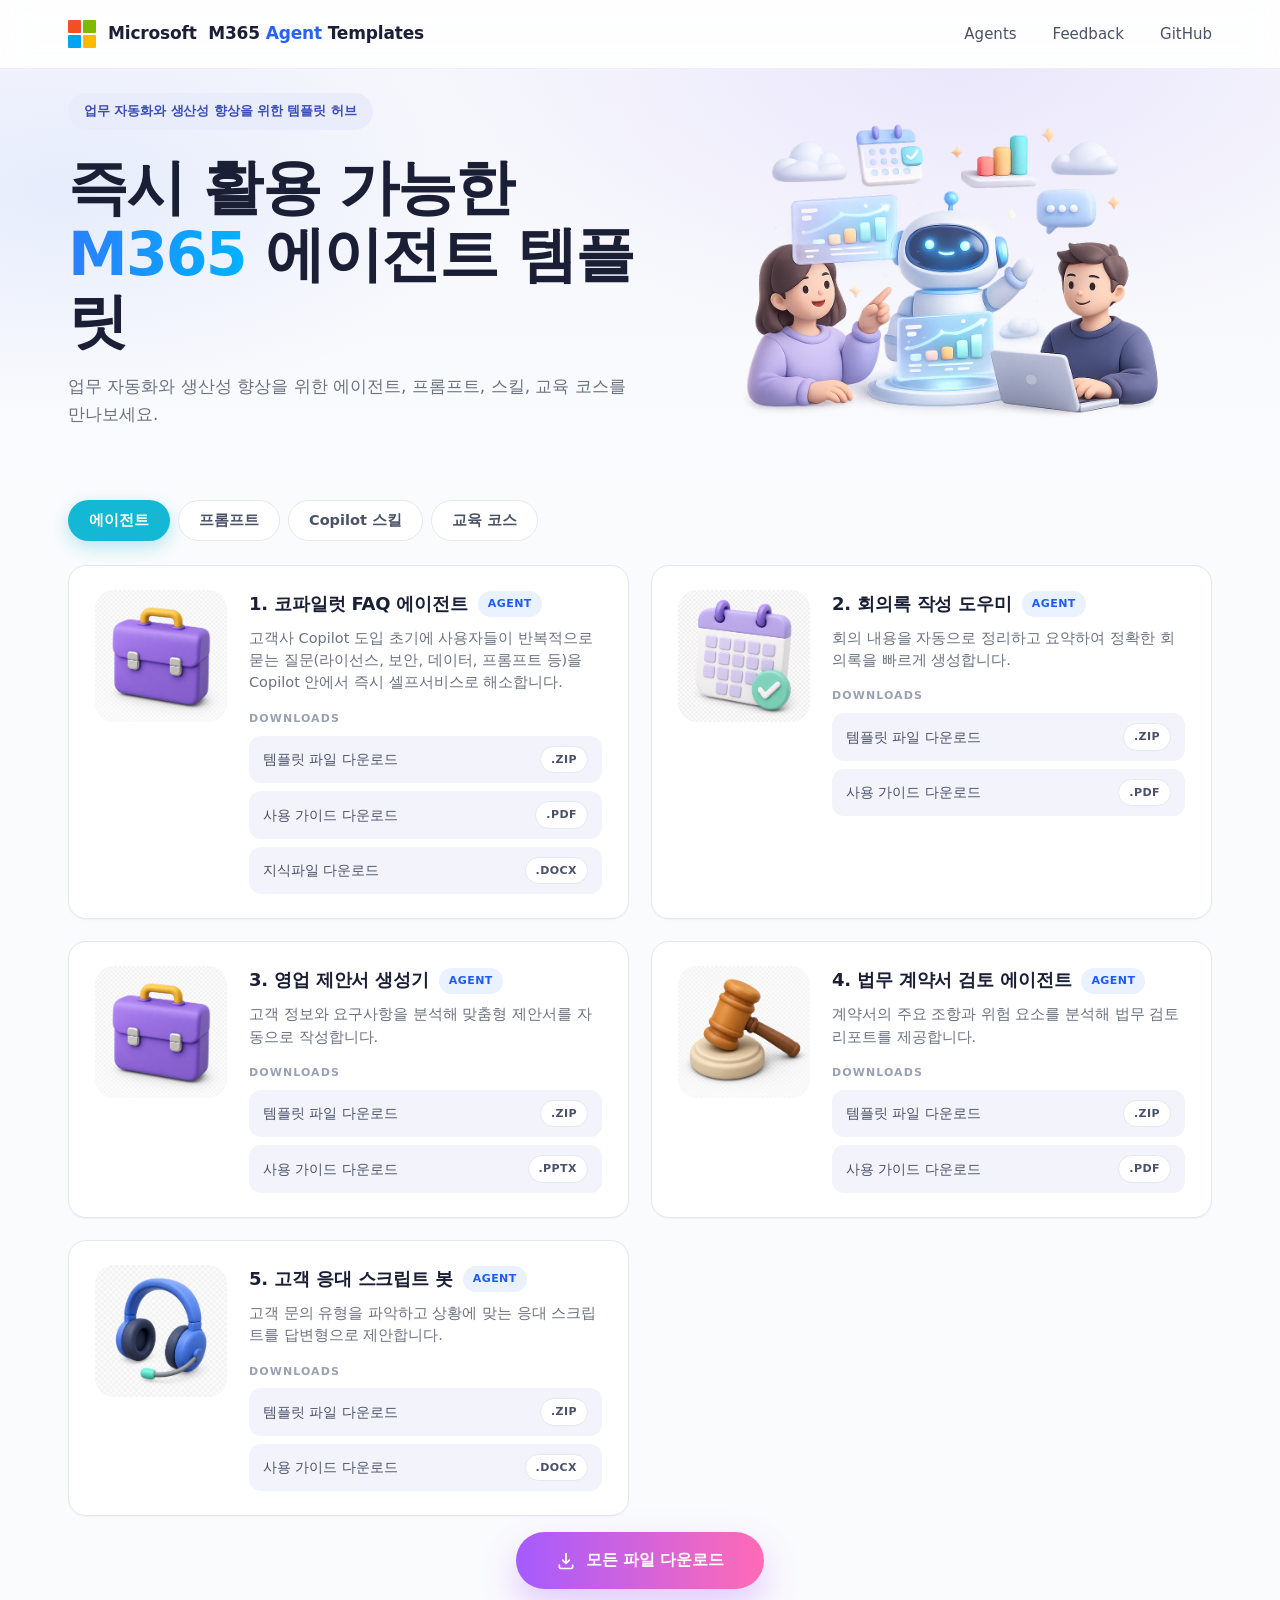
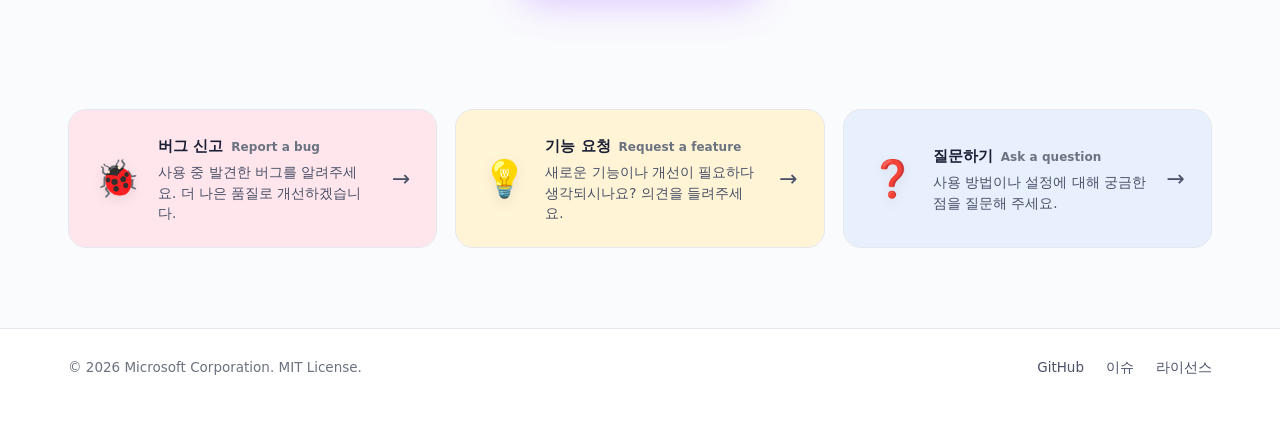
==== index.html @ bd0d40fa "refactor(ui): remove hero CTA pill and template search input - Drop the .cta-pill quick links (Brows" ====
<!DOCTYPE html>
<html lang="ko">
<head>
  <meta charset="UTF-8" />
  <meta name="viewport" content="width=device-width, initial-scale=1.0" />
  <meta name="description" content="업무 자동화와 생산성 향상을 위한 M365 에이전트, 프롬프트, Copilot 스킬, 교육 코스 템플릿 허브" />
  <meta name="theme-color" content="#fafbfd" />
  <meta property="og:title" content="M365 Agent Templates" />
  <meta property="og:description" content="즉시 활용 가능한 M365 에이전트 템플릿 — 에이전트, 프롬프트, 스킬, 교육 코스" />
  <meta property="og:type" content="website" />
  <title>M365 Agent Templates — 즉시 활용 가능한 템플릿 허브</title>
  <link rel="preconnect" href="https://fonts.googleapis.com" />
  <link rel="preconnect" href="https://fonts.gstatic.com" crossorigin />
  <link
    href="https://fonts.googleapis.com/css2?family=Pretendard:wght@400;500;600;700;800&family=JetBrains+Mono:wght@400;600&display=swap"
    rel="stylesheet"
  />
  <link rel="stylesheet" href="styles.css" />
</head>
<body>
  <a class="skip-link" href="#main">본문 바로가기</a>

  <header class="site-header">
    <div class="container nav">
      <a class="brand" href="#top" aria-label="M365 Agent Templates 홈">
        <span class="brand-logo" aria-hidden="true">
          <span></span><span></span><span></span><span></span>
        </span>
        <span class="brand-text">Microsoft &nbsp;M365 <em>Agent</em> Templates</span>
      </a>

      <button class="nav-toggle" aria-expanded="false" aria-controls="primary-nav" aria-label="메뉴 열기">
        <span></span><span></span><span></span>
      </button>

      <nav id="primary-nav" class="primary-nav" aria-label="주 메뉴">
        <a href="#templates">Agents</a>
        <a href="#feedback">Feedback</a>
        <a href="https://github.com/microsoft/KoreaCopilotAgent" target="_blank" rel="noopener">GitHub</a>
      </nav>
    </div>
  </header>

  <main id="main">
    <!-- Hero -->
    <section id="top" class="hero">
      <div class="container hero-grid">
        <div class="hero-copy">
          <span class="eyebrow">업무 자동화와 생산성 향상을 위한 템플릿 허브</span>
          <h1>
            즉시 활용 가능한<br />
            <span class="gradient-text">M365</span> 에이전트 템플릿
          </h1>
          <p class="lead">
            업무 자동화와 생산성 향상을 위한 에이전트, 프롬프트, 스킬,
            교육 코스를 만나보세요.
          </p>
        </div>

        <div class="hero-visual">
          <img
            src="images/hero.png"
            alt="AI 로봇과 함께 노트북으로 협업하는 두 사람의 3D 일러스트"
            onerror="this.outerHTML='<div class=&quot;hero-placeholder&quot; aria-hidden=&quot;true&quot;>🤖</div>'"
          />
        </div>
      </div>
    </section>

    <!-- Templates -->
    <section id="templates" class="templates">
      <div class="container">
        <div class="filter-bar">
          <div class="filter-tabs" role="tablist" aria-label="템플릿 카테고리">
            <button type="button" class="filter-tab is-active" data-filter="agent"  role="tab" aria-selected="true">에이전트</button>
            <button type="button" class="filter-tab" data-filter="prompt" role="tab" aria-selected="false">프롬프트</button>
            <button type="button" class="filter-tab" data-filter="skill"  role="tab" aria-selected="false">Copilot 스킬</button>
            <button type="button" class="filter-tab" data-filter="course" role="tab" aria-selected="false">교육 코스</button>
          </div>
        </div>

        <div class="template-grid" id="template-grid" aria-busy="true" aria-live="polite">
          <!-- 카드는 templates.json 으로부터 동적으로 채워집니다. -->
          <p class="template-loading" id="template-loading">템플릿을 불러오는 중…</p>
        </div>

        <noscript>
          <p class="template-loading">JavaScript가 비활성화되어 있어 템플릿 목록을 표시할 수 없습니다. <a href="templates.json">templates.json</a>을 참고해 주세요.</p>
        </noscript>

        <div class="no-results" id="no-results" role="status" aria-live="polite">
          <strong>검색 결과가 없습니다.</strong>
          다른 키워드로 시도해 보세요.
        </div>

        <div class="download-all">
          <button type="button" class="btn-mega" id="download-all">
            <svg viewBox="0 0 24 24" fill="none" aria-hidden="true">
              <path d="M12 3v12m0 0 4-4m-4 4-4-4" stroke="currentColor" stroke-width="2" stroke-linecap="round" stroke-linejoin="round"/>
              <path d="M4 17v2a2 2 0 0 0 2 2h12a2 2 0 0 0 2-2v-2" stroke="currentColor" stroke-width="2" stroke-linecap="round"/>
            </svg>
            모든 파일 다운로드
          </button>
        </div>
      </div>
    </section>

    <!-- Feedback / Issues -->
    <section id="feedback" class="feedback">
      <div class="container">
        <div class="feedback-grid">
          <a
            class="feedback-card bug"
            href="https://github.com/microsoft/KoreaCopilotAgent/issues/new?labels=bug&template=bug.md"
            target="_blank"
            rel="noopener"
          >
            <span class="feedback-emoji" aria-hidden="true">🐞</span>
            <div class="feedback-body">
              <div class="feedback-title">버그 신고 <small>Report a bug</small></div>
              <p>사용 중 발견한 버그를 알려주세요. 더 나은 품질로 개선하겠습니다.</p>
            </div>
            <span class="feedback-arrow" aria-hidden="true">→</span>
          </a>

          <a
            class="feedback-card feature"
            href="https://github.com/microsoft/KoreaCopilotAgent/issues/new?labels=enhancement&template=feature.md"
            target="_blank"
            rel="noopener"
          >
            <span class="feedback-emoji" aria-hidden="true">💡</span>
            <div class="feedback-body">
              <div class="feedback-title">기능 요청 <small>Request a feature</small></div>
              <p>새로운 기능이나 개선이 필요하다 생각되시나요? 의견을 들려주세요.</p>
            </div>
            <span class="feedback-arrow" aria-hidden="true">→</span>
          </a>

          <a
            class="feedback-card question"
            href="https://github.com/microsoft/KoreaCopilotAgent/discussions"
            target="_blank"
            rel="noopener"
          >
            <span class="feedback-emoji" aria-hidden="true">❓</span>
            <div class="feedback-body">
              <div class="feedback-title">질문하기 <small>Ask a question</small></div>
              <p>사용 방법이나 설정에 대해 궁금한 점을 질문해 주세요.</p>
            </div>
            <span class="feedback-arrow" aria-hidden="true">→</span>
          </a>
        </div>
      </div>
    </section>
  </main>

  <footer class="site-footer">
    <div class="container footer-grid">
      <div>© <span id="year"></span> Microsoft Corporation. MIT License.</div>
      <nav aria-label="푸터 메뉴">
        <a href="https://github.com/microsoft/KoreaCopilotAgent" target="_blank" rel="noopener">GitHub</a>
        <a href="https://github.com/microsoft/KoreaCopilotAgent/issues" target="_blank" rel="noopener">이슈</a>
        <a href="https://github.com/microsoft/KoreaCopilotAgent/blob/main/LICENSE" target="_blank" rel="noopener">라이선스</a>
      </nav>
    </div>
  </footer>

  <script src="script.js" defer></script>
</body>
</html>
---- styles.css ----
/* =========================================================
   M365 Agent Templates — landing page styles
   Light, soft-pastel design matching the design mockup
   ========================================================= */

:root {
  /* Surfaces */
  --bg: #fafbfd;
  --bg-soft: #f3f4fb;
  --surface: #ffffff;
  --surface-2: #f7f8fc;
  --border: #e6e8ef;
  --border-strong: #d7dae3;

  /* Text */
  --text: #1a1f36;
  --text-soft: #4a5168;
  --text-dim: #6b7280;
  --muted: #9aa1b0;

  /* Brand */
  --blue: #2563ff;
  --blue-2: #00b3ff;
  --purple: #8b5cff;
  --pink: #ff6bb5;
  --pink-2: #ff8a3d;

  /* Tag colors */
  --tag-declarative-bg: #eaf1ff;
  --tag-declarative-fg: #1e5bff;
  --tag-prompt-bg: #fff1e8;
  --tag-prompt-fg: #e7682b;
  --tag-skill-bg: #eaf6ff;
  --tag-skill-fg: #1c8fff;
  --tag-course-bg: #fff3df;
  --tag-course-fg: #b86c00;

  /* Pastel card backgrounds */
  --card-pink: #ffe6ec;
  --card-yellow: #fff4d6;
  --card-blue: #e8effd;

  --radius-sm: 10px;
  --radius: 18px;
  --radius-lg: 28px;
  --radius-pill: 999px;

  --shadow-xs: 0 1px 2px rgba(20, 27, 64, 0.04);
  --shadow-sm: 0 4px 14px rgba(20, 27, 64, 0.05);
  --shadow: 0 12px 32px rgba(20, 27, 64, 0.07);
  --shadow-lg: 0 28px 70px rgba(20, 27, 64, 0.10);

  --maxw: 1200px;

  --font-sans: "Pretendard", -apple-system, BlinkMacSystemFont, "Apple SD Gothic Neo",
    "Noto Sans KR", "Malgun Gothic", system-ui, sans-serif;
  --font-mono: "JetBrains Mono", ui-monospace, SFMono-Regular, Menlo, Consolas, monospace;
}

* {
  box-sizing: border-box;
}

html {
  scroll-behavior: smooth;
}

body {
  margin: 0;
  font-family: var(--font-sans);
  font-size: 16px;
  line-height: 1.6;
  color: var(--text);
  background: var(--bg);
  -webkit-font-smoothing: antialiased;
  -moz-osx-font-smoothing: grayscale;
}

a {
  color: inherit;
  text-decoration: none;
  transition: color 0.15s ease;
}

img,
svg {
  display: block;
  max-width: 100%;
}

.container {
  width: 100%;
  max-width: var(--maxw);
  margin: 0 auto;
  padding: 0 28px;
}

.skip-link {
  position: absolute;
  left: -9999px;
  top: 0;
  background: var(--blue);
  color: #fff;
  padding: 10px 14px;
  border-radius: 0 0 8px 0;
  z-index: 1000;
}
.skip-link:focus {
  left: 0;
}

/* ============== Header ============== */
.site-header {
  position: sticky;
  top: 0;
  z-index: 60;
  background: rgba(255, 255, 255, 0.78);
  -webkit-backdrop-filter: saturate(160%) blur(14px);
  backdrop-filter: saturate(160%) blur(14px);
  border-bottom: 1px solid rgba(230, 232, 239, 0.7);
}
.nav {
  display: flex;
  align-items: center;
  justify-content: space-between;
  height: 68px;
  gap: 16px;
}

.brand {
  display: inline-flex;
  align-items: center;
  gap: 12px;
}
.brand-logo {
  width: 28px;
  height: 28px;
  display: grid;
  grid-template-columns: 1fr 1fr;
  grid-template-rows: 1fr 1fr;
  gap: 2px;
  flex-shrink: 0;
}
.brand-logo span {
  display: block;
  border-radius: 1px;
}
.brand-logo span:nth-child(1) { background: #f25022; }
.brand-logo span:nth-child(2) { background: #7fba00; }
.brand-logo span:nth-child(3) { background: #00a4ef; }
.brand-logo span:nth-child(4) { background: #ffb900; }

.brand-text {
  font-size: 17px;
  font-weight: 600;
  color: var(--text);
  letter-spacing: -0.01em;
}
.brand-text em {
  font-style: normal;
  color: var(--blue);
  font-weight: 700;
}

.primary-nav {
  display: flex;
  align-items: center;
  gap: 36px;
}
.primary-nav a {
  color: var(--text-soft);
  font-weight: 500;
  font-size: 15px;
}
.primary-nav a:hover {
  color: var(--text);
}

.nav-toggle {
  display: none;
  width: 42px;
  height: 42px;
  background: transparent;
  border: 1px solid var(--border);
  border-radius: 10px;
  cursor: pointer;
  padding: 0;
  flex-direction: column;
  gap: 4px;
  align-items: center;
  justify-content: center;
}
.nav-toggle span {
  display: block;
  width: 18px;
  height: 2px;
  background: var(--text);
  border-radius: 2px;
}

/* ============== Hero ============== */
.hero {
  position: relative;
  padding: 24px 0 32px;
  background:
    radial-gradient(900px 480px at 75% 0%, rgba(139, 92, 255, 0.10), transparent 60%),
    radial-gradient(700px 360px at 5% 30%, rgba(37, 99, 255, 0.08), transparent 60%),
    linear-gradient(180deg, #f6f7fc 0%, #fafbfd 100%);
}

.hero-grid {
  display: grid;
  grid-template-columns: 1.05fr 0.95fr;
  gap: 32px;
  align-items: center;
}

.eyebrow {
  display: inline-flex;
  align-items: center;
  background: #e9ecfb;
  color: #3a4dbb;
  padding: 8px 16px;
  border-radius: var(--radius-pill);
  font-size: 13px;
  font-weight: 600;
  letter-spacing: -0.005em;
  margin-bottom: 24px;
}

.hero h1 {
  font-size: clamp(34px, 5.2vw, 60px);
  line-height: 1.12;
  letter-spacing: -0.03em;
  margin: 0 0 18px;
  font-weight: 800;
  color: var(--text);
}

.gradient-text {
  background: linear-gradient(90deg, #2b7fff 0%, #00b3ff 100%);
  -webkit-background-clip: text;
  background-clip: text;
  color: transparent;
}

.hero .lead {
  font-size: 17px;
  color: var(--text-dim);
  margin: 0 0 28px;
  max-width: 52ch;
}

/* Hero CTA pill */
.cta-pill {
  display: inline-flex;
  align-items: center;
  gap: 6px;
  background: #fff;
  border: 1px solid var(--border);
  border-radius: var(--radius-pill);
  padding: 8px;
  box-shadow: var(--shadow-sm);
}
.cta-pill .pill-item {
  display: inline-flex;
  align-items: center;
  gap: 8px;
  padding: 10px 18px;
  border-radius: var(--radius-pill);
  font-weight: 600;
  font-size: 14.5px;
  color: var(--text-soft);
  transition: background 0.15s ease, color 0.15s ease;
}
.cta-pill .pill-item:hover {
  background: var(--bg-soft);
  color: var(--text);
}
.cta-pill .pill-item .dot {
  width: 6px;
  height: 6px;
  border-radius: 50%;
  background: var(--blue);
  flex-shrink: 0;
}
.cta-pill .pill-item.is-emoji {
  font-size: 16px;
}
.cta-pill .pill-divider {
  width: 6px;
  height: 6px;
  border-radius: 50%;
  background: #d7dae3;
  margin: 0 2px;
  flex-shrink: 0;
}

/* Hero visual */
.hero-visual {
  position: relative;
  display: flex;
  align-items: center;
  justify-content: center;
}
.hero-visual img,
.hero-visual .hero-placeholder {
  width: 100%;
  max-width: 440px;
  height: auto;
  aspect-ratio: 1 / 1;
  object-fit: contain;
  /* trim transparent padding of generated illustration */
  margin: -40px 0;
}
.hero-visual .hero-placeholder { margin: 0; }
.hero-placeholder {
  display: flex;
  align-items: center;
  justify-content: center;
  background:
    radial-gradient(circle at 30% 30%, rgba(139, 92, 255, 0.18), transparent 60%),
    radial-gradient(circle at 70% 70%, rgba(0, 179, 255, 0.18), transparent 60%),
    #f3f4fb;
  border-radius: var(--radius-lg);
  font-size: 96px;
  color: var(--muted);
}

/* ============== Filter / Search Bar ============== */
.filter-bar {
  display: flex;
  align-items: center;
  justify-content: space-between;
  gap: 16px;
  flex-wrap: wrap;
  padding: 8px 0 24px;
}

.filter-tabs {
  display: inline-flex;
  align-items: center;
  gap: 8px;
  flex-wrap: wrap;
}
.filter-tab {
  appearance: none;
  border: 1px solid var(--border);
  background: #fff;
  color: var(--text-soft);
  font-family: inherit;
  font-size: 14.5px;
  font-weight: 600;
  padding: 10px 20px;
  border-radius: var(--radius-pill);
  cursor: pointer;
  transition: background 0.15s ease, color 0.15s ease, border-color 0.15s ease;
}
.filter-tab:hover {
  border-color: var(--border-strong);
  color: var(--text);
}
.filter-tab.is-active {
  background: #14b8d4;
  color: #fff;
  border-color: transparent;
  box-shadow: 0 6px 18px rgba(20, 184, 212, 0.30);
}

.search {
  position: relative;
  flex: 1 1 280px;
  max-width: 360px;
}
.search input {
  width: 100%;
  height: 44px;
  padding: 0 44px 0 18px;
  background: #fff;
  border: 1px solid var(--border);
  border-radius: var(--radius-pill);
  color: var(--text);
  font-family: inherit;
  font-size: 14.5px;
  outline: none;
  transition: border-color 0.15s ease, box-shadow 0.15s ease;
}
.search input::placeholder {
  color: var(--muted);
}
.search input:focus {
  border-color: var(--blue);
  box-shadow: 0 0 0 4px rgba(37, 99, 255, 0.12);
}
.search-icon {
  position: absolute;
  right: 16px;
  top: 50%;
  transform: translateY(-50%);
  color: var(--text-dim);
  pointer-events: none;
}

/* ============== Template Grid ============== */
.templates {
  padding: 4px 0 56px;
}
.template-grid {
  display: grid;
  grid-template-columns: repeat(2, 1fr);
  gap: 22px;
}
.template-grid[aria-busy="true"] {
  grid-template-columns: 1fr;
}
.template-loading {
  grid-column: 1 / -1;
  text-align: center;
  color: var(--text-dim);
  font-size: 14.5px;
  padding: 28px 0;
  margin: 0;
}

.template-card {
  display: grid;
  grid-template-columns: 132px 1fr;
  gap: 22px;
  align-items: start;
  background: var(--surface);
  border: 1px solid var(--border);
  border-radius: var(--radius);
  padding: 24px 26px;
  box-shadow: var(--shadow-xs);
  transition: transform 0.18s ease, box-shadow 0.18s ease, border-color 0.18s ease;
}
.template-card:hover {
  transform: translateY(-3px);
  box-shadow: var(--shadow);
  border-color: var(--border-strong);
}
.template-card[hidden] {
  display: none;
}

.template-icon {
  width: 132px;
  height: 132px;
  display: flex;
  align-items: center;
  justify-content: center;
  background: linear-gradient(180deg, #f6f7fc 0%, #eef0f8 100%);
  border-radius: 20px;
  overflow: hidden;
}
.template-icon img {
  width: 100%;
  height: 100%;
  object-fit: contain;
}
.template-icon.placeholder {
  font-size: 64px;
  color: var(--muted);
}

.template-body {
  min-width: 0;
}
.template-head {
  display: flex;
  align-items: center;
  flex-wrap: wrap;
  gap: 10px;
  margin-bottom: 8px;
}
.template-head h3 {
  margin: 0;
  font-size: 18px;
  font-weight: 700;
  letter-spacing: -0.01em;
  color: var(--text);
}

.tag {
  display: inline-flex;
  align-items: center;
  padding: 4px 10px;
  border-radius: var(--radius-pill);
  font-size: 11px;
  font-weight: 700;
  letter-spacing: 0.04em;
  text-transform: uppercase;
}
.tag[data-tag="agent"]   { background: var(--tag-declarative-bg); color: var(--tag-declarative-fg); }
.tag[data-tag="prompt"]  { background: var(--tag-prompt-bg);      color: var(--tag-prompt-fg); }
.tag[data-tag="skill"]   { background: var(--tag-skill-bg);       color: var(--tag-skill-fg); }
.tag[data-tag="course"]  { background: var(--tag-course-bg);      color: var(--tag-course-fg); }

.template-desc {
  margin: 0 0 16px;
  color: var(--text-dim);
  font-size: 14.5px;
  line-height: 1.55;
}

.downloads-label {
  font-size: 11px;
  font-weight: 700;
  letter-spacing: 0.10em;
  color: var(--muted);
  margin-bottom: 8px;
  text-transform: uppercase;
}

.download-row {
  display: flex;
  align-items: center;
  justify-content: space-between;
  gap: 12px;
  padding: 10px 14px;
  background: var(--bg-soft);
  border-radius: 12px;
  font-size: 14px;
  color: var(--text-soft);
  font-weight: 500;
  margin-bottom: 8px;
  transition: background 0.15s ease;
}
.download-row:last-child {
  margin-bottom: 0;
}
.download-row:hover {
  background: #ebeefa;
}
.download-row .file-type {
  font-size: 11px;
  font-weight: 700;
  letter-spacing: 0.04em;
  padding: 4px 10px;
  border-radius: var(--radius-pill);
  background: #fff;
  border: 1px solid var(--border);
  color: var(--text-soft);
}

/* ============== Download All CTA ============== */
.download-all {
  display: flex;
  justify-content: center;
  padding: 16px 0 48px;
}
.download-all .btn-mega {
  display: inline-flex;
  align-items: center;
  gap: 10px;
  background: linear-gradient(90deg, #a55bff 0%, #ff6bb5 100%);
  color: #fff;
  border: none;
  font-family: inherit;
  font-size: 16px;
  font-weight: 700;
  letter-spacing: -0.005em;
  padding: 18px 40px;
  border-radius: var(--radius-pill);
  cursor: pointer;
  box-shadow: 0 16px 36px rgba(165, 91, 255, 0.30);
  transition: transform 0.12s ease, box-shadow 0.18s ease, filter 0.15s ease;
}
.download-all .btn-mega:hover {
  transform: translateY(-2px);
  filter: brightness(1.05);
  box-shadow: 0 22px 48px rgba(165, 91, 255, 0.36);
}
.download-all .btn-mega svg {
  width: 20px;
  height: 20px;
}

/* ============== Feedback Cards ============== */
.feedback {
  padding: 16px 0 80px;
}
.feedback-grid {
  display: grid;
  grid-template-columns: repeat(3, 1fr);
  gap: 18px;
}
.feedback-card {
  display: flex;
  align-items: center;
  gap: 18px;
  padding: 24px 26px;
  border-radius: var(--radius);
  border: 1px solid var(--border);
  text-decoration: none;
  color: inherit;
  transition: transform 0.15s ease, box-shadow 0.18s ease;
}
.feedback-card:hover {
  transform: translateY(-3px);
  box-shadow: var(--shadow);
}
.feedback-card.bug      { background: var(--card-pink); }
.feedback-card.feature  { background: var(--card-yellow); }
.feedback-card.question { background: var(--card-blue); }

.feedback-emoji {
  font-size: 36px;
  flex-shrink: 0;
  filter: drop-shadow(0 4px 6px rgba(0, 0, 0, 0.08));
}
.feedback-body {
  flex: 1;
  min-width: 0;
}
.feedback-title {
  display: flex;
  align-items: baseline;
  flex-wrap: wrap;
  gap: 8px;
  font-weight: 700;
  font-size: 15px;
  color: var(--text);
  margin-bottom: 4px;
}
.feedback-title small {
  font-size: 12px;
  font-weight: 600;
  color: var(--text-dim);
  letter-spacing: 0.005em;
}
.feedback-card p {
  margin: 0;
  color: var(--text-soft);
  font-size: 13.5px;
  line-height: 1.5;
}
.feedback-arrow {
  font-size: 22px;
  color: var(--text-soft);
  flex-shrink: 0;
  transition: transform 0.15s ease;
}
.feedback-card:hover .feedback-arrow {
  transform: translateX(4px);
}

/* ============== Footer ============== */
.site-footer {
  padding: 28px 0 44px;
  border-top: 1px solid var(--border);
  background: #fff;
}
.footer-grid {
  display: flex;
  align-items: center;
  justify-content: space-between;
  flex-wrap: wrap;
  gap: 16px;
  font-size: 13.5px;
  color: var(--text-dim);
}
.footer-grid nav {
  display: flex;
  gap: 22px;
}
.footer-grid nav a {
  color: var(--text-soft);
}
.footer-grid nav a:hover {
  color: var(--text);
}

/* ============== No-results state ============== */
.no-results {
  display: none;
  text-align: center;
  padding: 80px 24px;
  color: var(--text-dim);
}
.no-results.is-visible { display: block; }
.no-results strong {
  display: block;
  color: var(--text);
  font-size: 18px;
  margin-bottom: 6px;
}

/* ============== Responsive ============== */
@media (max-width: 1024px) {
  .hero {
    padding: 36px 0 56px;
  }
  .hero-grid {
    grid-template-columns: 1fr;
    gap: 12px;
    text-align: center;
  }
  .hero-visual {
    order: -1;
  }
  .hero-visual img,
  .hero-visual .hero-placeholder {
    max-width: 300px;
  }
  .hero .eyebrow { margin-bottom: 16px; }
  .hero .lead { margin-left: auto; margin-right: auto; }
  .cta-pill { margin: 0 auto; }
}

@media (max-width: 820px) {
  .template-grid {
    grid-template-columns: 1fr;
  }
  .feedback-grid {
    grid-template-columns: 1fr;
  }
}

@media (max-width: 640px) {
  .nav-toggle { display: inline-flex; }
  .primary-nav {
    position: absolute;
    top: 68px;
    left: 0;
    right: 0;
    flex-direction: column;
    align-items: stretch;
    gap: 0;
    background: #fff;
    border-bottom: 1px solid var(--border);
    padding: 8px 0;
    transform: translateY(-10px);
    opacity: 0;
    pointer-events: none;
    transition: transform 0.2s ease, opacity 0.2s ease;
  }
  .primary-nav.is-open {
    transform: translateY(0);
    opacity: 1;
    pointer-events: auto;
  }
  .primary-nav a {
    padding: 14px 28px;
    border-top: 1px solid var(--border);
  }
  .primary-nav a:first-child { border-top: none; }

  .hero { padding: 32px 0 48px; }
  .hero h1 { font-size: 34px; }
  .cta-pill { width: 100%; flex-wrap: wrap; }

  .template-card {
    grid-template-columns: 92px 1fr;
    gap: 16px;
    padding: 18px;
  }
  .template-icon {
    width: 92px;
    height: 92px;
    border-radius: 16px;
  }

  .filter-bar { gap: 12px; }
  .search { max-width: 100%; }

  .download-all .btn-mega {
    width: 100%;
    justify-content: center;
    padding: 16px 24px;
    font-size: 15px;
  }

  .feedback-card { padding: 18px 20px; }
}

/* Reduce motion */
@media (prefers-reduced-motion: reduce) {
  *,
  *::before,
  *::after {
    animation-duration: 0.01ms !important;
    transition-duration: 0.01ms !important;
    scroll-behavior: auto !important;
  }
}
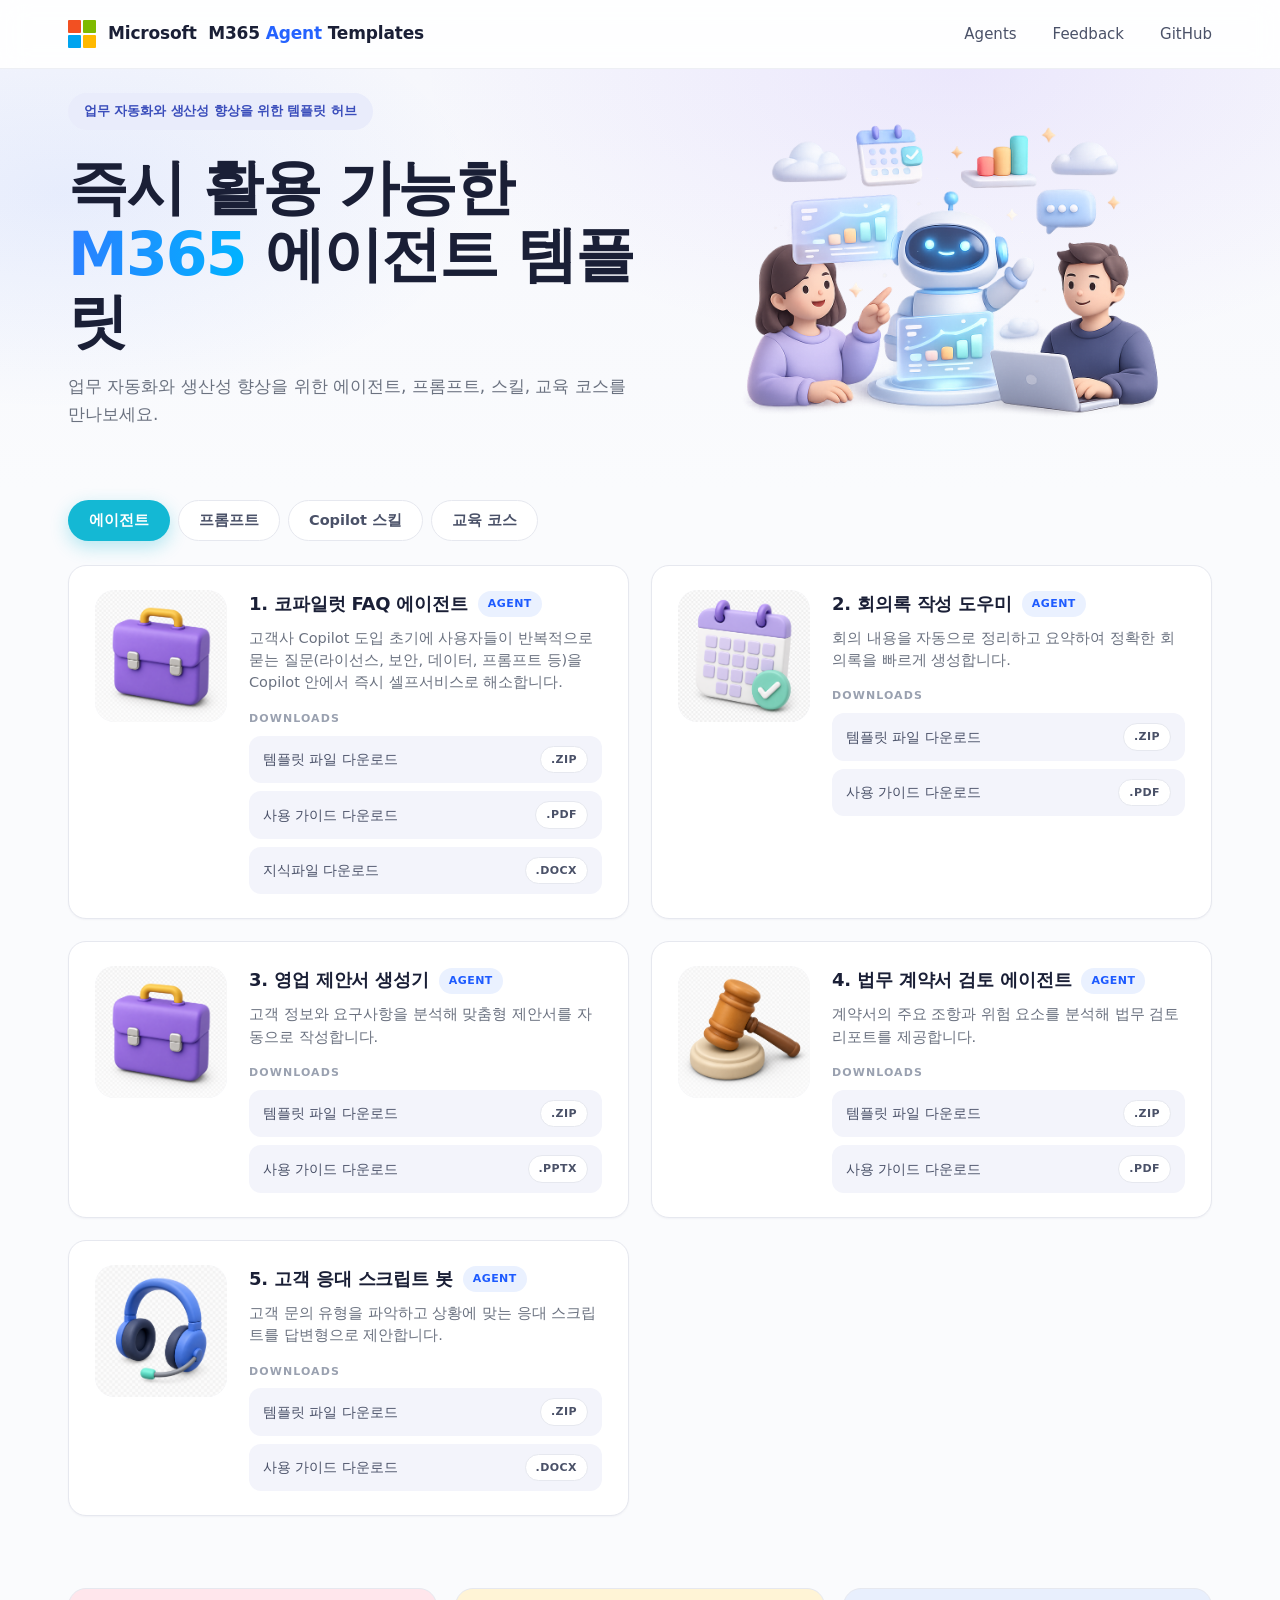
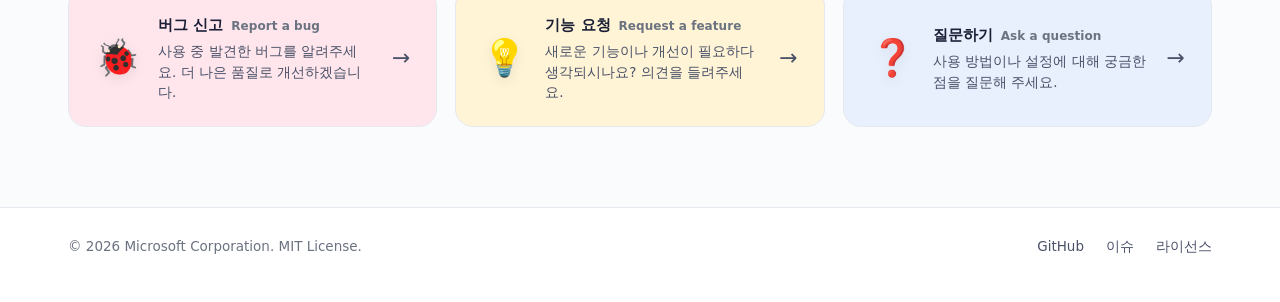
==== commit 2a12d65a: "refactor(ui): remove 'Download all' button - Drop the .download-all block (button#download-all) from" ====
--- a/index.html
+++ b/index.html
@@ -92,16 +92,6 @@
           <strong>검색 결과가 없습니다.</strong>
           다른 키워드로 시도해 보세요.
         </div>
-
-        <div class="download-all">
-          <button type="button" class="btn-mega" id="download-all">
-            <svg viewBox="0 0 24 24" fill="none" aria-hidden="true">
-              <path d="M12 3v12m0 0 4-4m-4 4-4-4" stroke="currentColor" stroke-width="2" stroke-linecap="round" stroke-linejoin="round"/>
-              <path d="M4 17v2a2 2 0 0 0 2 2h12a2 2 0 0 0 2-2v-2" stroke="currentColor" stroke-width="2" stroke-linecap="round"/>
-            </svg>
-            모든 파일 다운로드
-          </button>
-        </div>
       </div>
     </section>
 
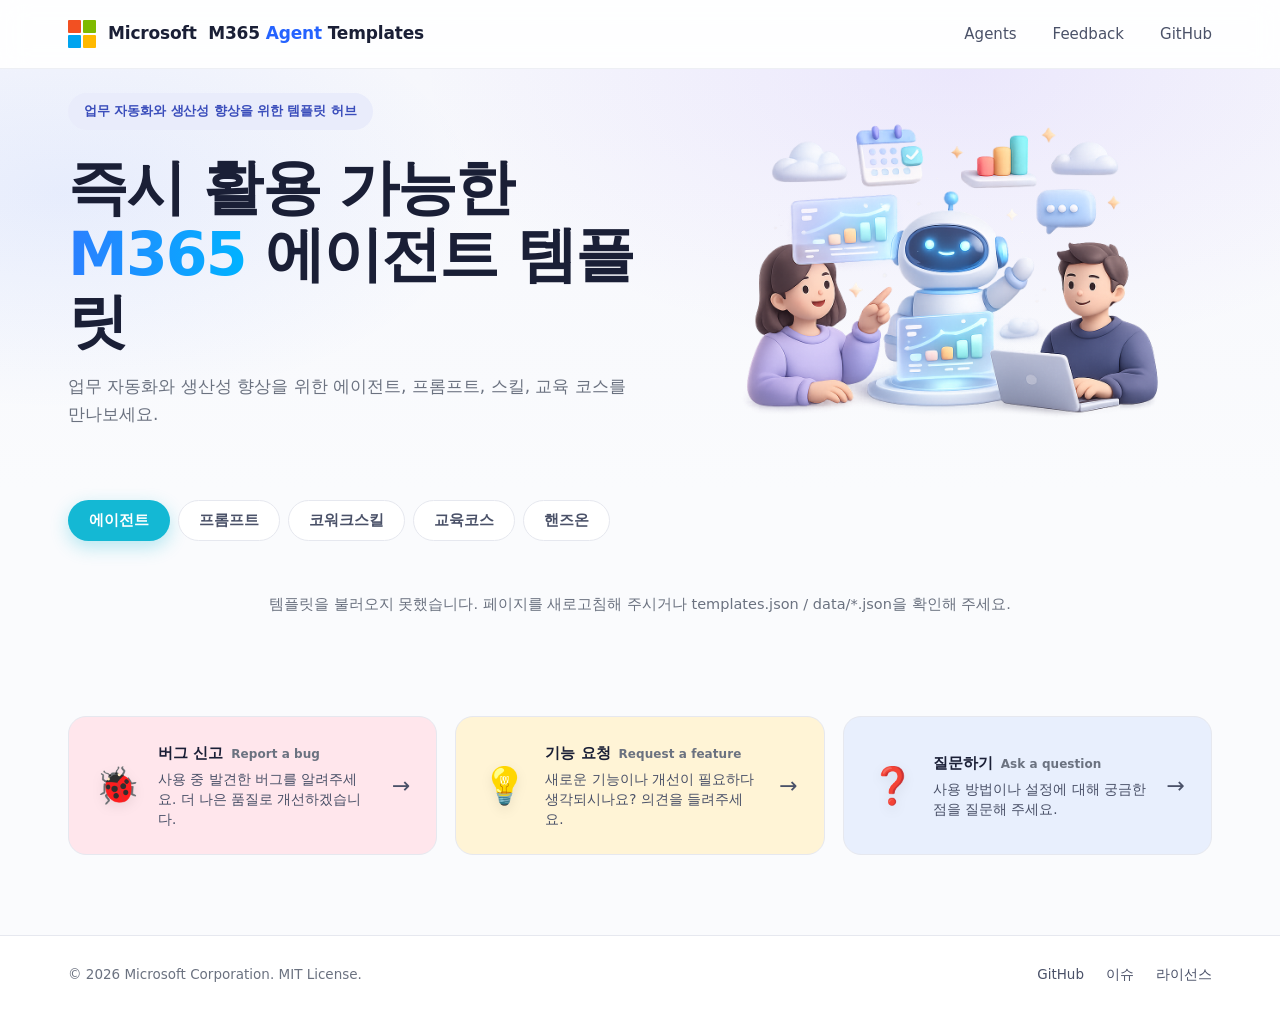
==== commit ddd8a817: "feat(catalog): add 'handson' category - New filter tab '핸즈온' (data-filter=handson) in index.html - t" ====
--- a/index.html
+++ b/index.html
@@ -5,9 +5,27 @@
   <meta name="viewport" content="width=device-width, initial-scale=1.0" />
   <meta name="description" content="업무 자동화와 생산성 향상을 위한 M365 에이전트, 프롬프트, Copilot 스킬, 교육 코스 템플릿 허브" />
   <meta name="theme-color" content="#fafbfd" />
-  <meta property="og:title" content="M365 Agent Templates" />
-  <meta property="og:description" content="즉시 활용 가능한 M365 에이전트 템플릿 — 에이전트, 프롬프트, 스킬, 교육 코스" />
+
+  <!-- Open Graph (KakaoTalk, Facebook, LinkedIn 등 링크 미리보기) -->
   <meta property="og:type" content="website" />
+  <meta property="og:site_name" content="M365 Agent Templates" />
+  <meta property="og:locale" content="ko_KR" />
+  <meta property="og:url" content="https://microsoft.github.io/KoreaCopilotAgent/" />
+  <meta property="og:title" content="M365 Agent Templates — 즉시 활용 가능한 템플릿 허브" />
+  <meta property="og:description" content="업무 자동화와 생산성 향상을 위한 M365 에이전트, 프롬프트, Copilot 스킬, 교육 코스 템플릿 허브" />
+  <meta property="og:image" content="https://microsoft.github.io/KoreaCopilotAgent/images/hero.png" />
+  <meta property="og:image:secure_url" content="https://microsoft.github.io/KoreaCopilotAgent/images/hero.png" />
+  <meta property="og:image:type" content="image/png" />
+  <meta property="og:image:width" content="1024" />
+  <meta property="og:image:height" content="1024" />
+  <meta property="og:image:alt" content="M365 Agent Templates 대표 이미지" />
+
+  <!-- Twitter / X 카드 -->
+  <meta name="twitter:card" content="summary_large_image" />
+  <meta name="twitter:title" content="M365 Agent Templates — 즉시 활용 가능한 템플릿 허브" />
+  <meta name="twitter:description" content="업무 자동화와 생산성 향상을 위한 M365 에이전트, 프롬프트, Copilot 스킬, 교육 코스 템플릿 허브" />
+  <meta name="twitter:image" content="https://microsoft.github.io/KoreaCopilotAgent/images/hero.png" />
+
   <title>M365 Agent Templates — 즉시 활용 가능한 템플릿 허브</title>
   <link rel="preconnect" href="https://fonts.googleapis.com" />
   <link rel="preconnect" href="https://fonts.gstatic.com" crossorigin />
@@ -74,8 +92,9 @@
           <div class="filter-tabs" role="tablist" aria-label="템플릿 카테고리">
             <button type="button" class="filter-tab is-active" data-filter="agent"  role="tab" aria-selected="true">에이전트</button>
             <button type="button" class="filter-tab" data-filter="prompt" role="tab" aria-selected="false">프롬프트</button>
-            <button type="button" class="filter-tab" data-filter="skill"  role="tab" aria-selected="false">Copilot 스킬</button>
-            <button type="button" class="filter-tab" data-filter="course" role="tab" aria-selected="false">교육 코스</button>
+            <button type="button" class="filter-tab" data-filter="skill"  role="tab" aria-selected="false">코워크스킬</button>
+            <button type="button" class="filter-tab" data-filter="course" role="tab" aria-selected="false">교육코스</button>
+            <button type="button" class="filter-tab" data-filter="handson" role="tab" aria-selected="false">핸즈온</button>
           </div>
         </div>
 
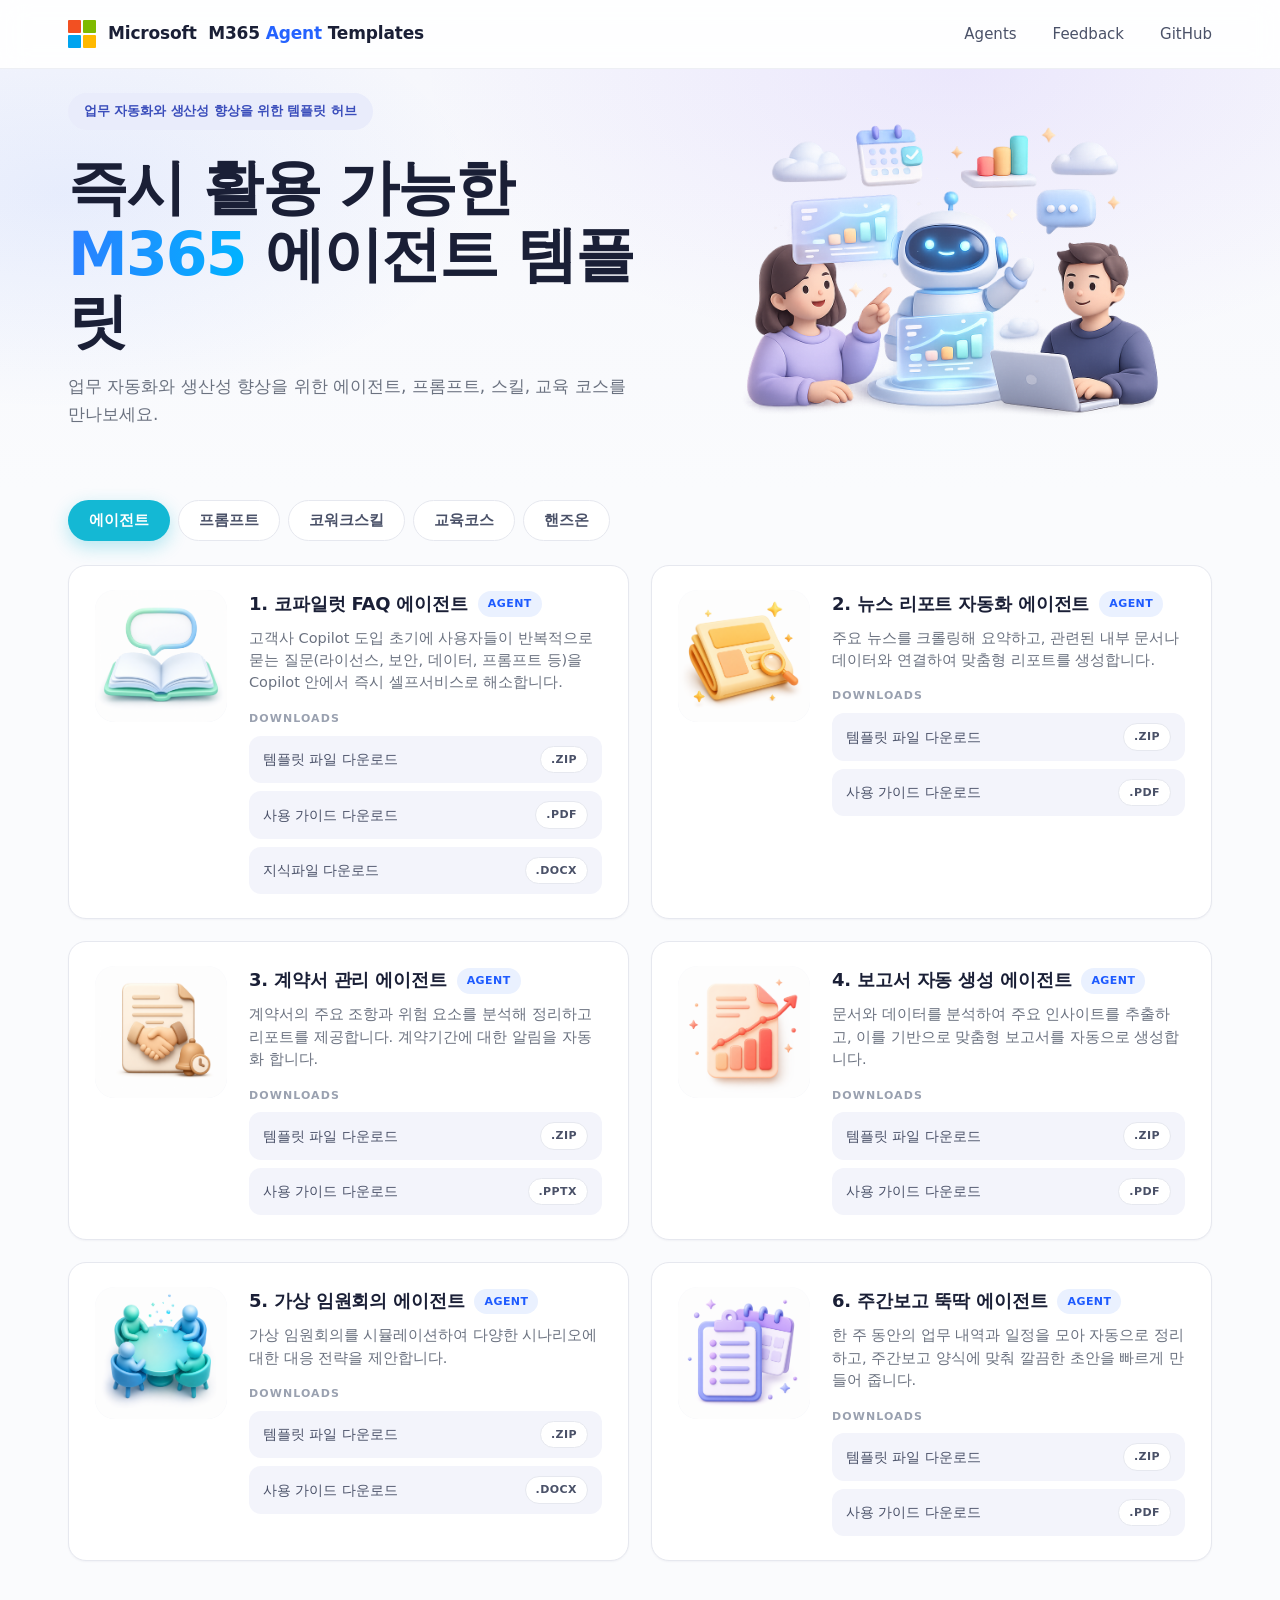
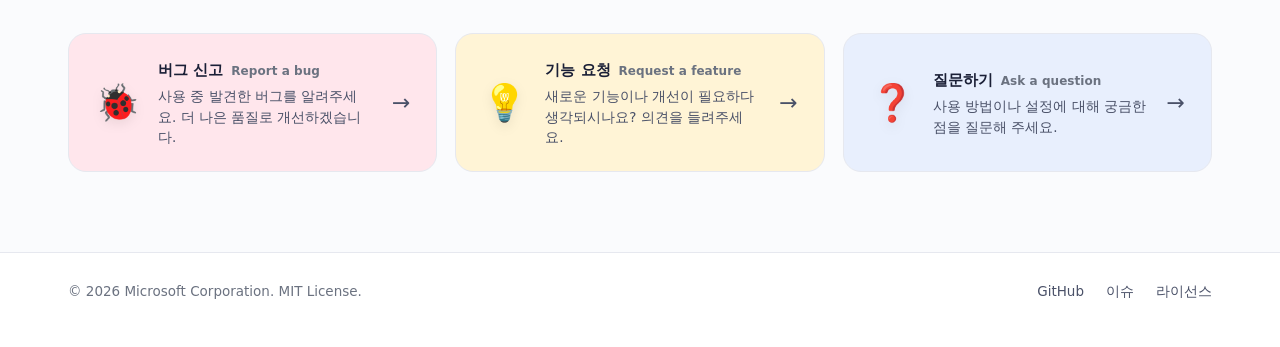
==== commit d87764e4: "feat(meta): add favicon and 1200x630 og-image for better Teams/Slack/Twitter link previews" ====
--- a/index.html
+++ b/index.html
@@ -6,25 +6,30 @@
   <meta name="description" content="업무 자동화와 생산성 향상을 위한 M365 에이전트, 프롬프트, Copilot 스킬, 교육 코스 템플릿 허브" />
   <meta name="theme-color" content="#fafbfd" />
 
-  <!-- Open Graph (KakaoTalk, Facebook, LinkedIn 등 링크 미리보기) -->
+  <!-- Favicons -->
+  <link rel="icon" type="image/png" sizes="32x32" href="images/favicon-32.png" />
+  <link rel="icon" type="image/png" sizes="256x256" href="images/favicon-256.png" />
+  <link rel="apple-touch-icon" href="images/favicon-256.png" />
+
+  <!-- Open Graph (Teams, KakaoTalk, Facebook, LinkedIn, Slack 등 링크 미리보기) -->
   <meta property="og:type" content="website" />
   <meta property="og:site_name" content="M365 Agent Templates" />
   <meta property="og:locale" content="ko_KR" />
   <meta property="og:url" content="https://microsoft.github.io/KoreaCopilotAgent/" />
   <meta property="og:title" content="M365 Agent Templates — 즉시 활용 가능한 템플릿 허브" />
   <meta property="og:description" content="업무 자동화와 생산성 향상을 위한 M365 에이전트, 프롬프트, Copilot 스킬, 교육 코스 템플릿 허브" />
-  <meta property="og:image" content="https://microsoft.github.io/KoreaCopilotAgent/images/hero.png" />
-  <meta property="og:image:secure_url" content="https://microsoft.github.io/KoreaCopilotAgent/images/hero.png" />
+  <meta property="og:image" content="https://microsoft.github.io/KoreaCopilotAgent/images/og-image.png" />
+  <meta property="og:image:secure_url" content="https://microsoft.github.io/KoreaCopilotAgent/images/og-image.png" />
   <meta property="og:image:type" content="image/png" />
-  <meta property="og:image:width" content="1024" />
-  <meta property="og:image:height" content="1024" />
+  <meta property="og:image:width" content="1200" />
+  <meta property="og:image:height" content="630" />
   <meta property="og:image:alt" content="M365 Agent Templates 대표 이미지" />
 
   <!-- Twitter / X 카드 -->
   <meta name="twitter:card" content="summary_large_image" />
   <meta name="twitter:title" content="M365 Agent Templates — 즉시 활용 가능한 템플릿 허브" />
   <meta name="twitter:description" content="업무 자동화와 생산성 향상을 위한 M365 에이전트, 프롬프트, Copilot 스킬, 교육 코스 템플릿 허브" />
-  <meta name="twitter:image" content="https://microsoft.github.io/KoreaCopilotAgent/images/hero.png" />
+  <meta name="twitter:image" content="https://microsoft.github.io/KoreaCopilotAgent/images/og-image.png" />
 
   <title>M365 Agent Templates — 즉시 활용 가능한 템플릿 허브</title>
   <link rel="preconnect" href="https://fonts.googleapis.com" />
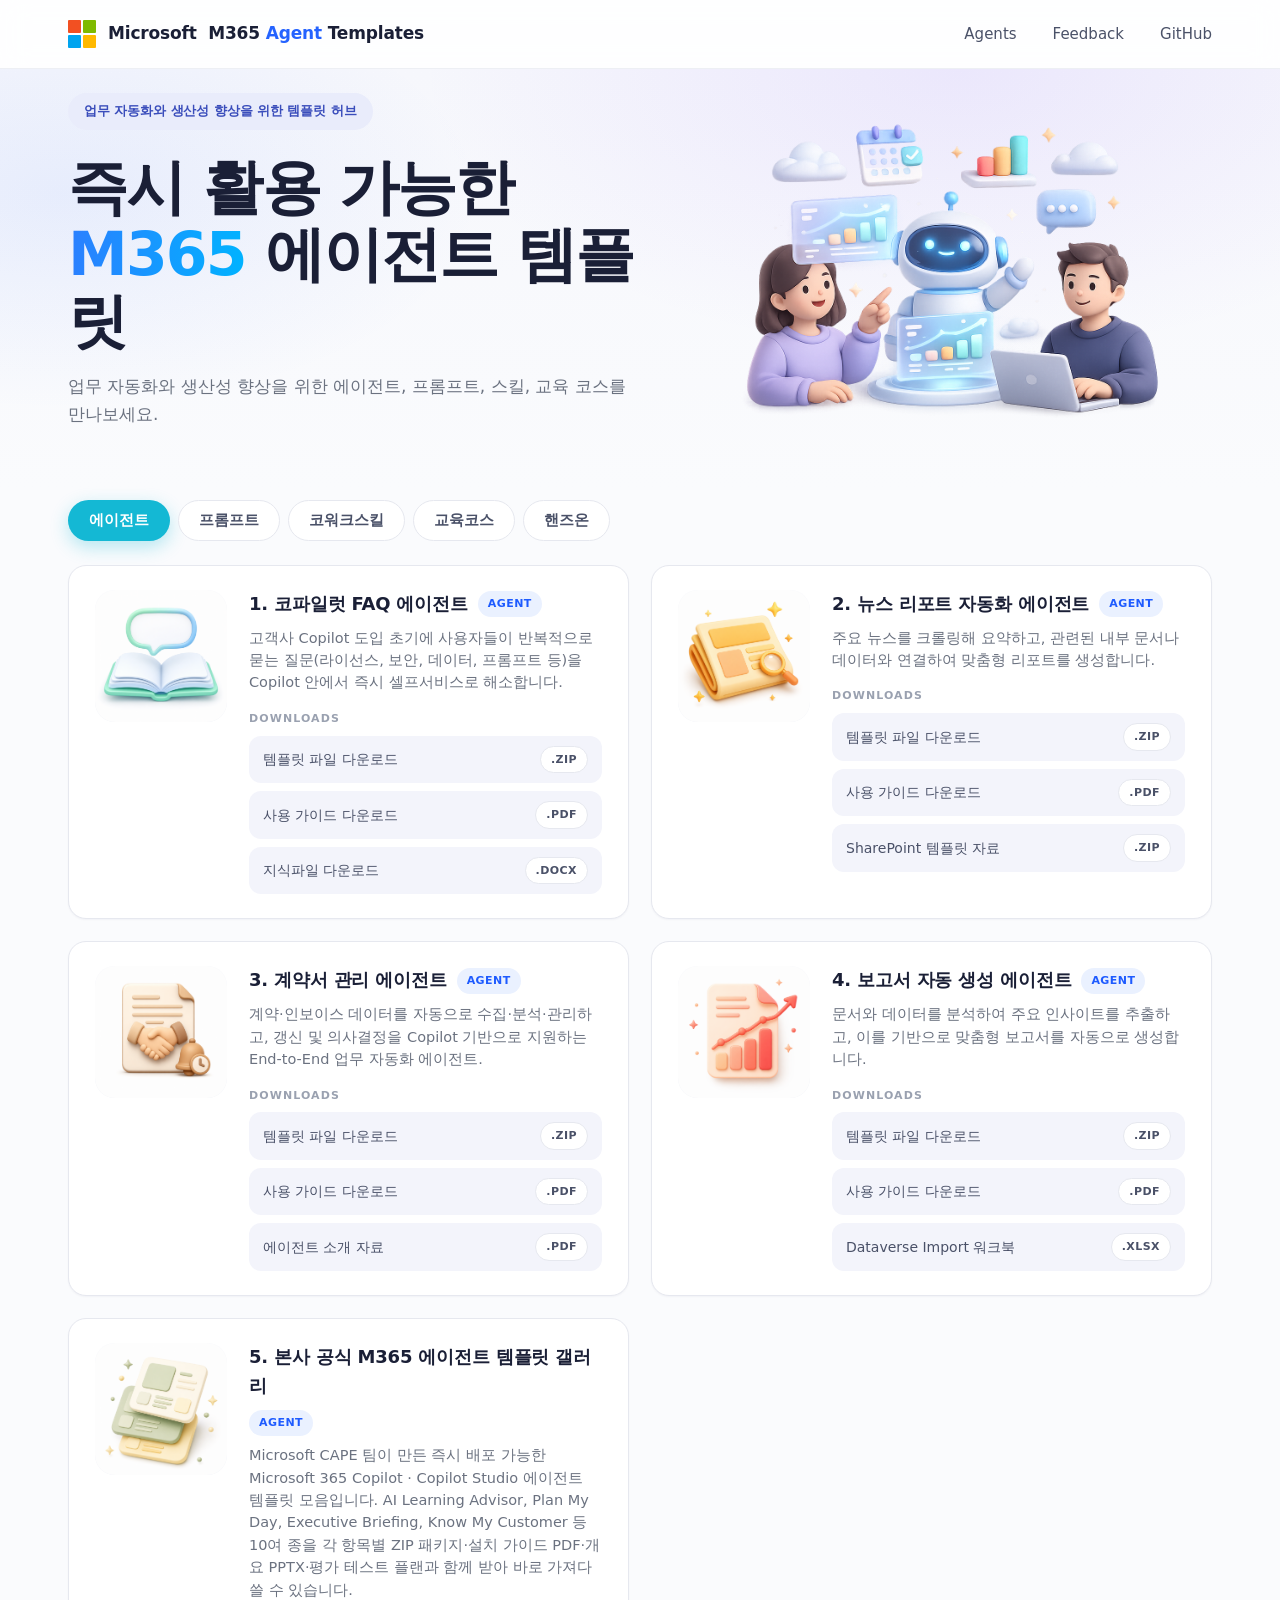
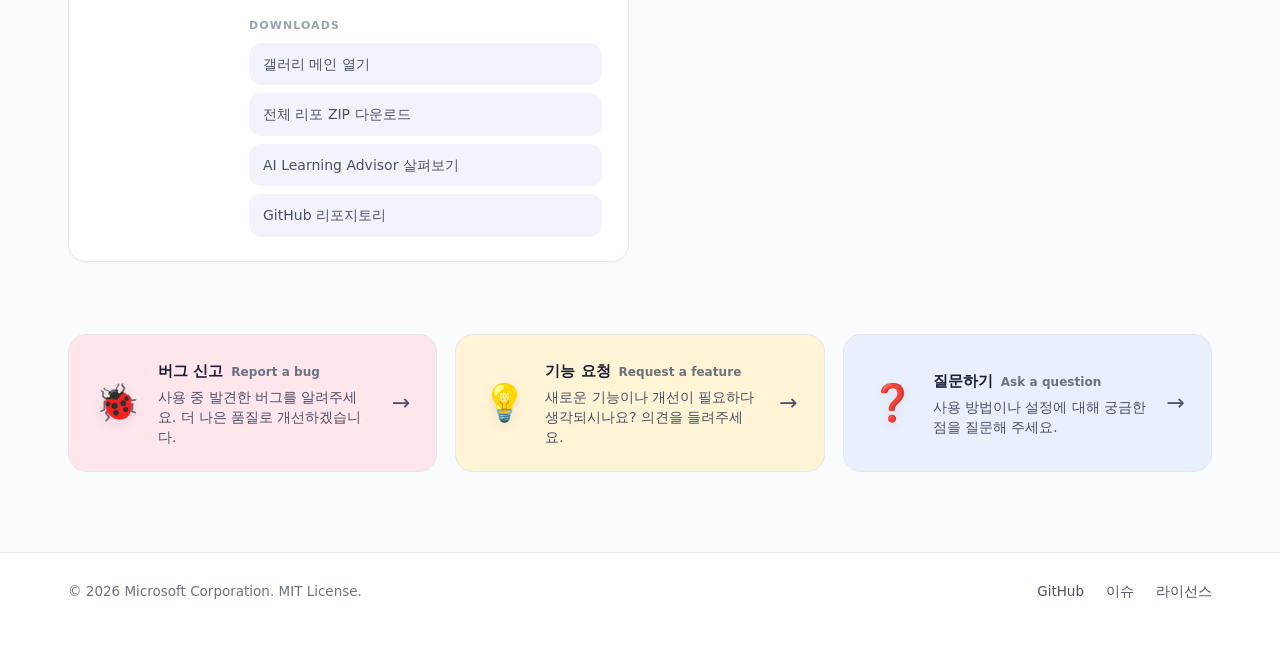
==== commit 9fae16fd: "이슈 템플릿 추가 (bug/feature) 및 Discussions 안내 연결" ====
--- a/index.html
+++ b/index.html
@@ -125,7 +125,7 @@
         <div class="feedback-grid">
           <a
             class="feedback-card bug"
-            href="https://github.com/microsoft/KoreaCopilotAgent/issues/new?labels=bug&template=bug.md"
+            href="https://github.com/microsoft/KoreaCopilotAgent/issues/new?labels=bug&template=bug.yml"
             target="_blank"
             rel="noopener"
           >
@@ -139,7 +139,7 @@
 
           <a
             class="feedback-card feature"
-            href="https://github.com/microsoft/KoreaCopilotAgent/issues/new?labels=enhancement&template=feature.md"
+            href="https://github.com/microsoft/KoreaCopilotAgent/issues/new?labels=enhancement&template=feature.yml"
             target="_blank"
             rel="noopener"
           >
--- a/styles.css
+++ b/styles.css
@@ -34,6 +34,8 @@
   --tag-skill-fg: #1c8fff;
   --tag-course-bg: #fff3df;
   --tag-course-fg: #b86c00;
+  --tag-handson-bg: #f3eaff;
+  --tag-handson-fg: #7c3aed;
 
   /* Pastel card backgrounds */
   --card-pink: #ffe6ec;
@@ -495,6 +497,7 @@
 .tag[data-tag="prompt"]  { background: var(--tag-prompt-bg);      color: var(--tag-prompt-fg); }
 .tag[data-tag="skill"]   { background: var(--tag-skill-bg);       color: var(--tag-skill-fg); }
 .tag[data-tag="course"]  { background: var(--tag-course-bg);      color: var(--tag-course-fg); }
+.tag[data-tag="handson"] { background: var(--tag-handson-bg);     color: var(--tag-handson-fg); }
 
 .template-desc {
   margin: 0 0 16px;
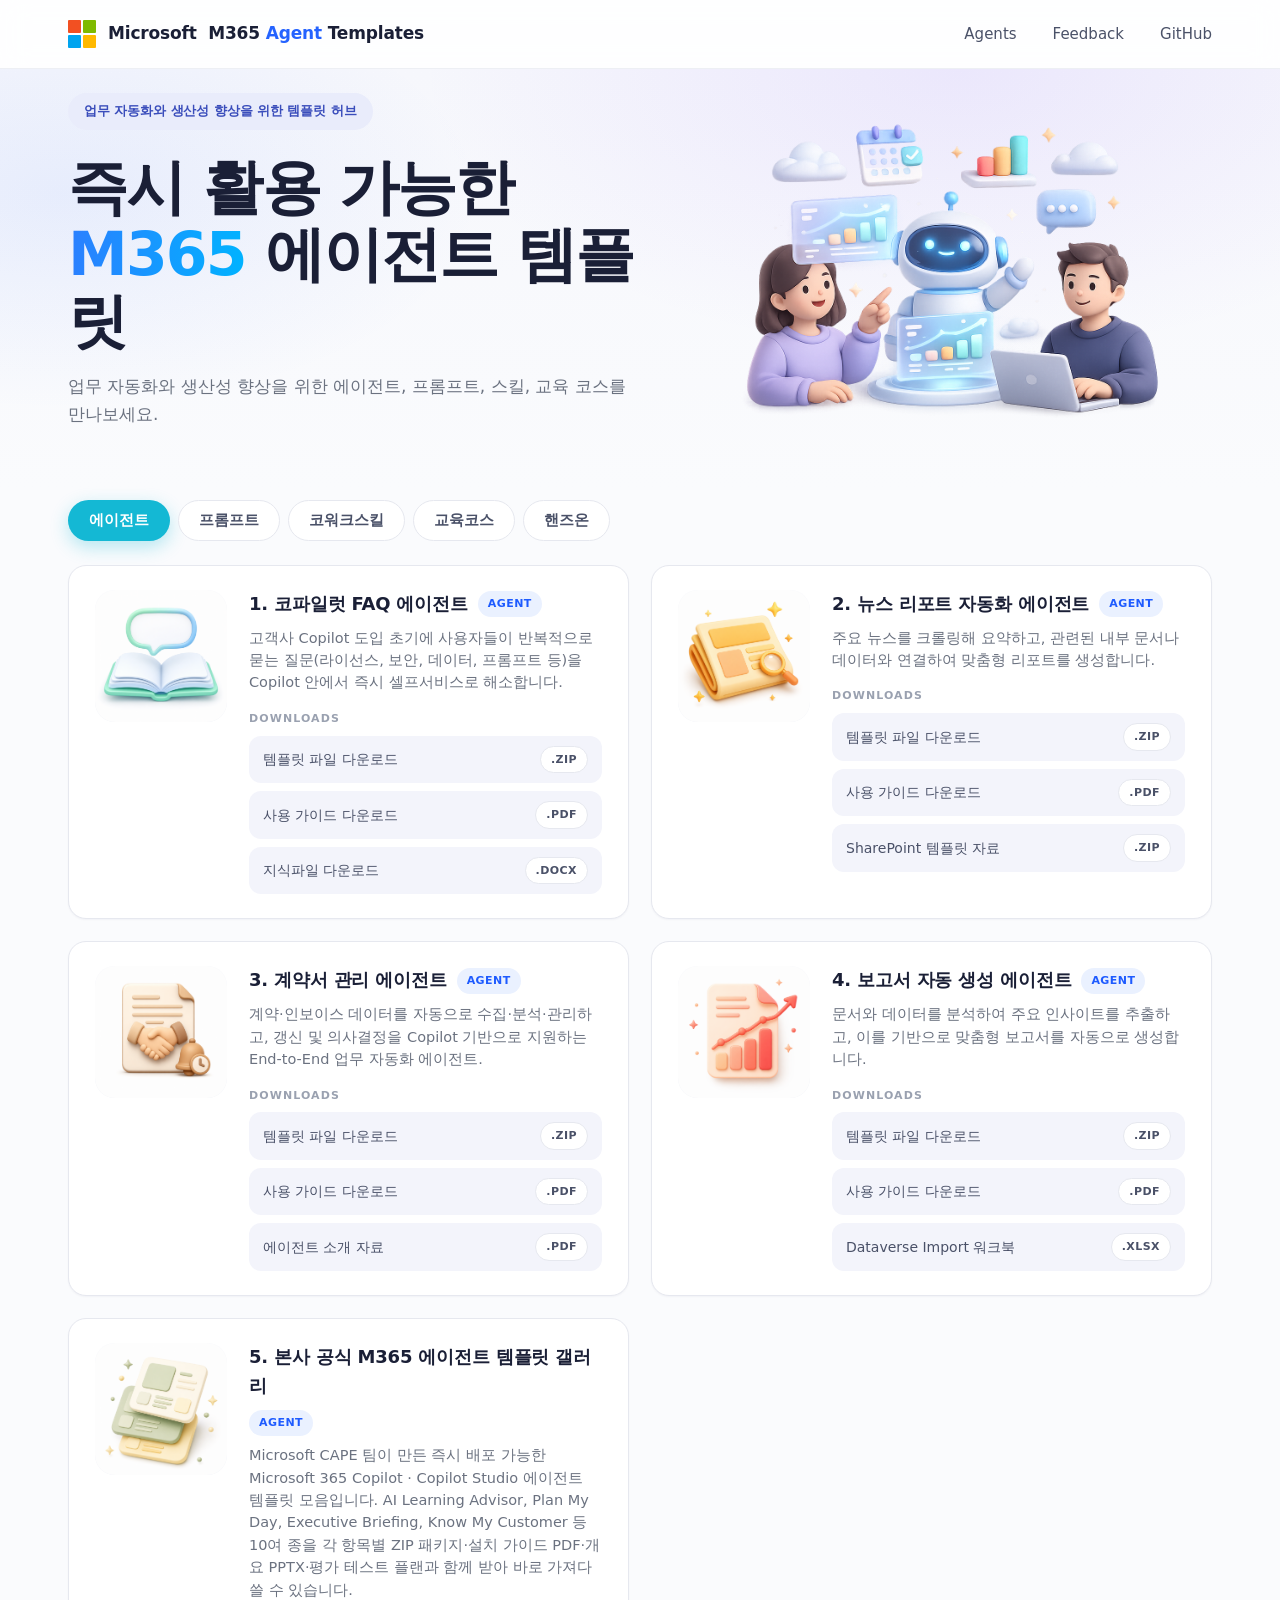
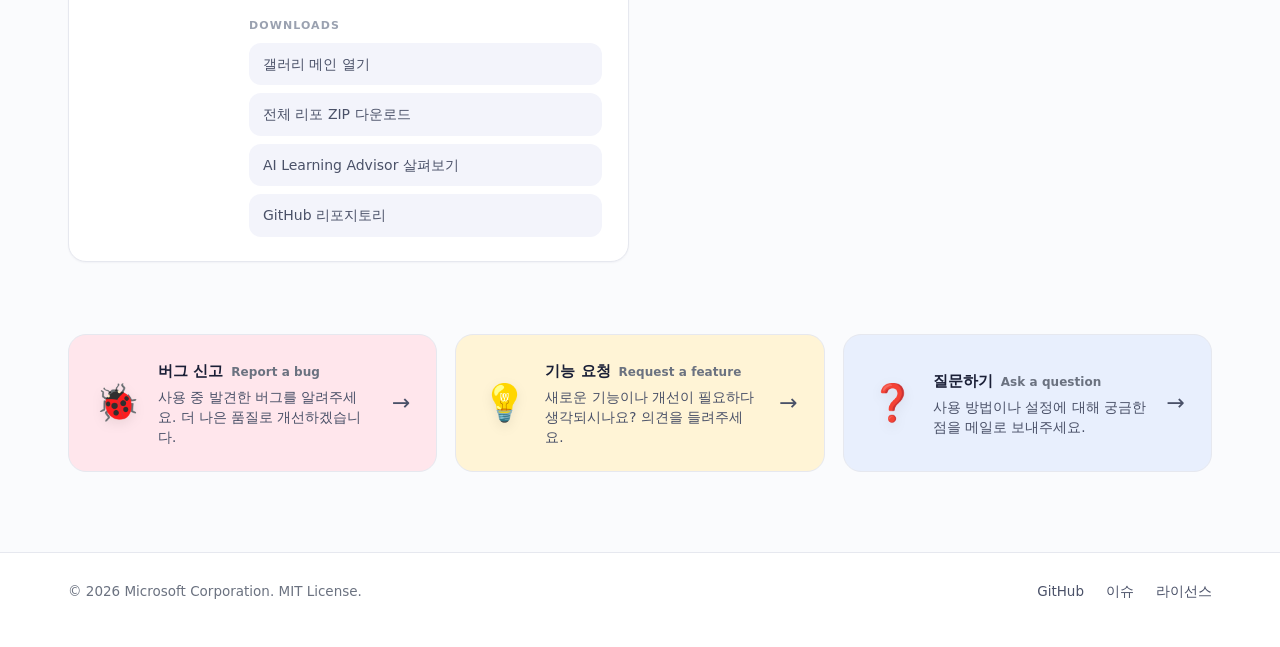
==== commit ee589aa8: "질문하기를 jechoi@microsoft.com 메일 링크로 변경" ====
--- a/index.html
+++ b/index.html
@@ -153,14 +153,13 @@
 
           <a
             class="feedback-card question"
-            href="https://github.com/microsoft/KoreaCopilotAgent/discussions"
-            target="_blank"
+            href="mailto:jechoi@microsoft.com?subject=%5BM365%20Agent%20Templates%5D%20%EC%A7%88%EB%AC%B8%ED%95%98%EA%B8%B0&body=%EC%95%88%EB%85%95%ED%95%98%EC%84%B8%EC%9A%94%2C%0A%0A%E2%96%A0%20%EC%A7%88%EB%AC%B8%20%EB%82%B4%EC%9A%A9%3A%0A%0A%E2%96%A0%20%EA%B4%80%EB%A0%A8%20%ED%8E%98%EC%9D%B4%EC%A7%80%2F%EC%B9%B4%EB%93%9C%3A%0A%0A%E2%96%A0%20%EC%82%AC%EC%9A%A9%20%ED%99%98%EA%B2%BD%20(%EC%84%A0%ED%83%9D)%3A%0A%0A%EA%B0%90%EC%82%AC%ED%95%A9%EB%8B%88%EB%8B%A4."
             rel="noopener"
           >
             <span class="feedback-emoji" aria-hidden="true">❓</span>
             <div class="feedback-body">
               <div class="feedback-title">질문하기 <small>Ask a question</small></div>
-              <p>사용 방법이나 설정에 대해 궁금한 점을 질문해 주세요.</p>
+              <p>사용 방법이나 설정에 대해 궁금한 점을 메일로 보내주세요.</p>
             </div>
             <span class="feedback-arrow" aria-hidden="true">→</span>
           </a>
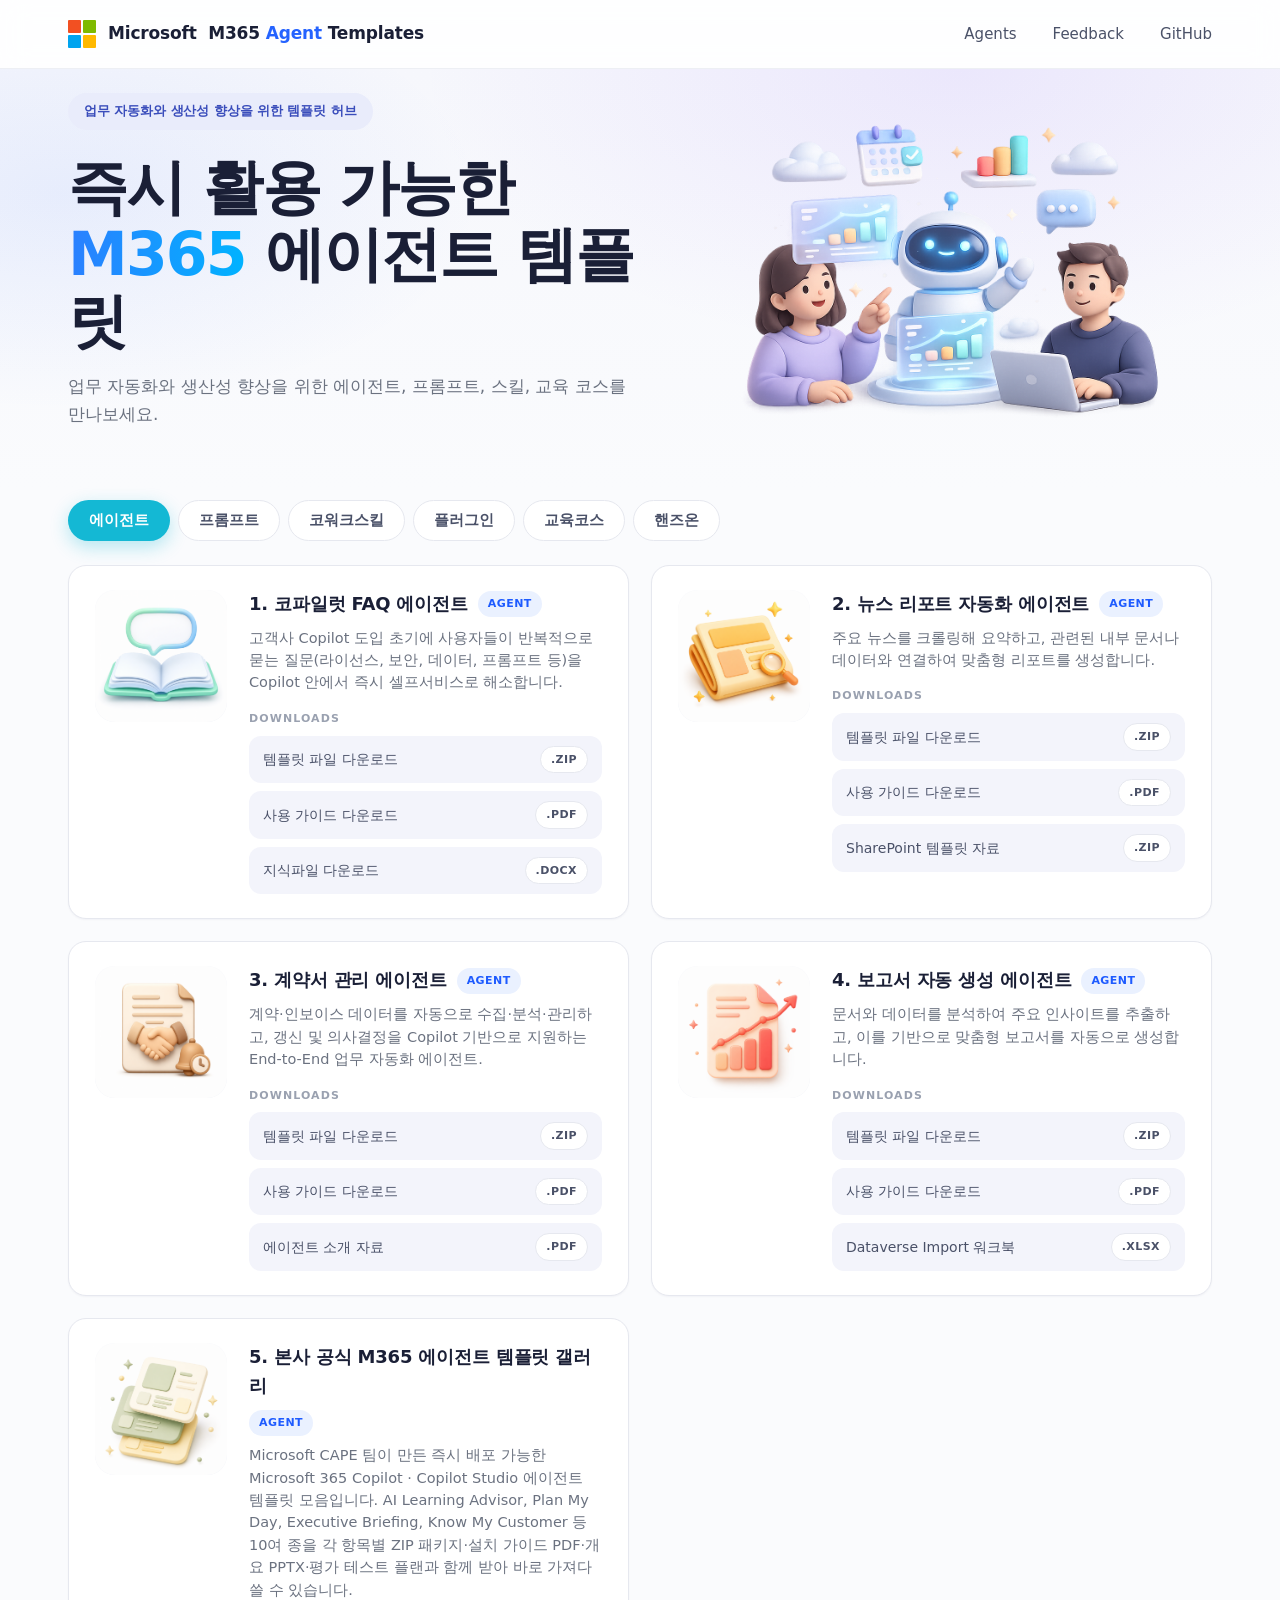
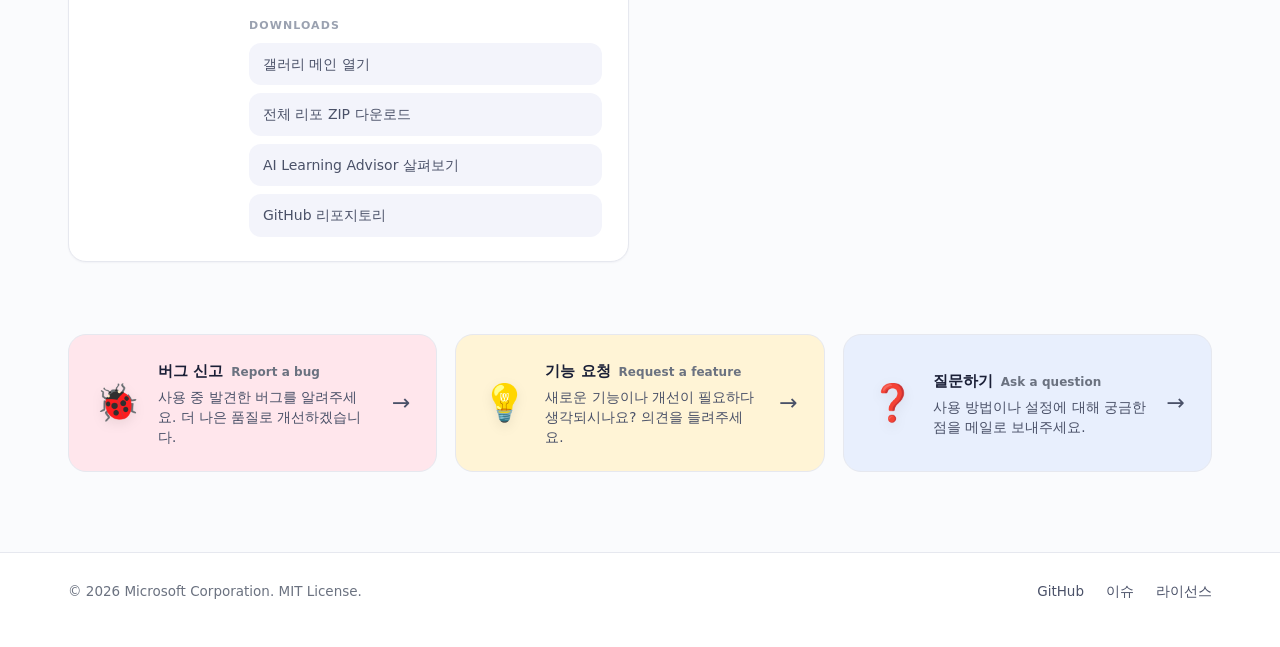
==== commit 1be2675f: "feat: add Copilot Cowork Plugin category with Telecom Insights" ====
--- a/index.html
+++ b/index.html
@@ -98,6 +98,7 @@
             <button type="button" class="filter-tab is-active" data-filter="agent"  role="tab" aria-selected="true">에이전트</button>
             <button type="button" class="filter-tab" data-filter="prompt" role="tab" aria-selected="false">프롬프트</button>
             <button type="button" class="filter-tab" data-filter="skill"  role="tab" aria-selected="false">코워크스킬</button>
+            <button type="button" class="filter-tab" data-filter="plugin" role="tab" aria-selected="false">플러그인</button>
             <button type="button" class="filter-tab" data-filter="course" role="tab" aria-selected="false">교육코스</button>
             <button type="button" class="filter-tab" data-filter="handson" role="tab" aria-selected="false">핸즈온</button>
           </div>
--- a/styles.css
+++ b/styles.css
@@ -36,6 +36,8 @@
   --tag-course-fg: #b86c00;
   --tag-handson-bg: #f3eaff;
   --tag-handson-fg: #7c3aed;
+  --tag-plugin-bg: #ece9ff;
+  --tag-plugin-fg: #5b53c7;
 
   /* Pastel card backgrounds */
   --card-pink: #ffe6ec;
@@ -498,6 +500,7 @@
 .tag[data-tag="skill"]   { background: var(--tag-skill-bg);       color: var(--tag-skill-fg); }
 .tag[data-tag="course"]  { background: var(--tag-course-bg);      color: var(--tag-course-fg); }
 .tag[data-tag="handson"] { background: var(--tag-handson-bg);     color: var(--tag-handson-fg); }
+.tag[data-tag="plugin"]  { background: var(--tag-plugin-bg);      color: var(--tag-plugin-fg); }
 
 .template-desc {
   margin: 0 0 16px;
